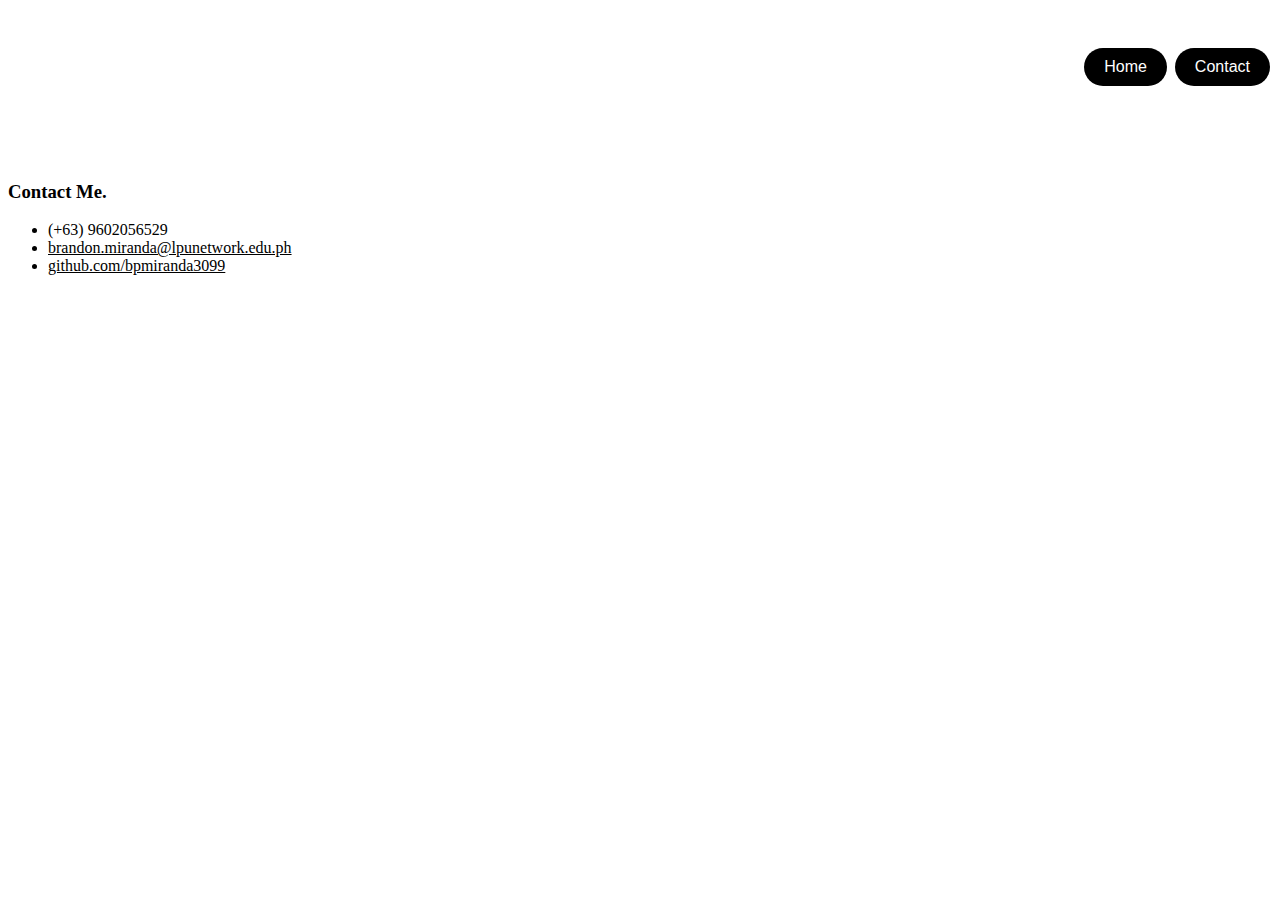
==== contact.html @ e0235dd8 "Add files via upload" ====
<!doctype html>

<html>
   
   
    <head>
       
       
        <meta charset="utf-8">
        <meta name="robots" content="noodp">
        <meta name="viewport" content="width=device-width, initial-scale=1, maximum-scale=1, user-scalable=no">
       
        <title>Miranda - Contact</title>
       
        <link rel="shortcut icon" href="assets/img/webicon.ico">
       
        <link href="https://fonts.googleapis.com/css?family=Abril+Fatface%7CArapey&amp;subset=latin-ext" rel="stylesheet">
       
        <link rel="stylesheet" type="text/css" href="assets/css/plugins.css">
        <link rel="stylesheet" type="text/css" href="assets/css/style.css">
        
        <style>
            .black-button {
                background-color: black;
                color: white;
                border: none;
                padding: 10px 20px;
                text-align: center;
                text-decoration: none;
                display: inline-block;
                font-size: 16px;
                margin: 4px 2px;
                cursor: pointer;
                border-radius: 34px;
            }
            .scroll-animated-from-right a {
                color: black !important;
            }
            </style>
    </head>

   
    <body>
    
       
        <div class="preloader">
           
            <div class="spinner"></div>
            
        </div>
    
        
        <div class="image-container">
           
            <div class="background-img"></div>

        </div>


        <div class="content-area">


            <div class="content-area-inner">


                <section id="contact">
				
					
                    <br>
					<br>
					
					<div class="animation-container animation-fade-left" data-animation-delay="300" style="text-align: right;">
                        <button class="black-button" onclick="window.location.href='index.html'">Home</button>
                        <button class="black-button" onclick="window.location.href='contact.html'">Contact</button>
                    </div>
                    
                    <br>
					<br>
                    <br>
					<br>

                    <h3 class="headline scroll-animated-from-right">Contact Me.</h3>
                    
                    <ul class="contact-list">
                       
                        <li class="scroll-animated-from-right"><i class="fa fa-mobile" aria-hidden="true"></i>(+63) 9602056529</li>
                        <li class="scroll-animated-from-right"><i class="fa fa-envelope-o" aria-hidden="true"></i><a href="mailto:brandon.miranda@lpunetwork.edu.ph">brandon.miranda@lpunetwork.edu.ph</a></li>
                        <li class="scroll-animated-from-right"><i class="fa fa-github" aria-hidden="true"></i><a href="https://github.com/bpmiranda3099" target="_blank">github.com/bpmiranda3099</a></li>
                    </ul>


                </section>
                
                

            </div>


        </div>
        
		
        <script type="text/javascript" src="assets/js/plugins.js"></script>
        <script type="text/javascript" src="assets/js/main.js"></script>
   
   
    </body> 
    
    
</html>
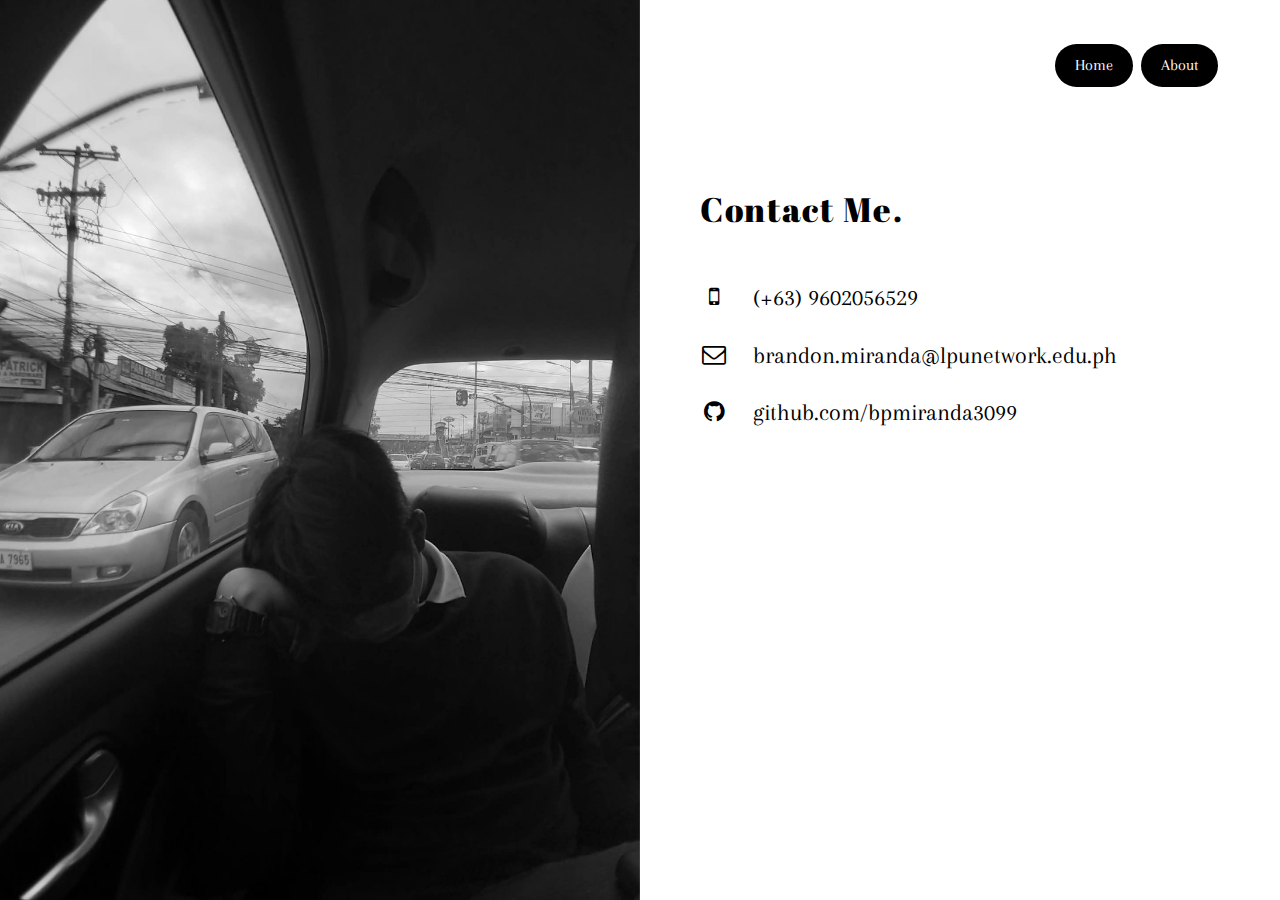
==== commit 4c4fe3de: "modified-about-page" ====
--- a/contact.html
+++ b/contact.html
@@ -71,7 +71,7 @@
 					
 					<div class="animation-container animation-fade-left" data-animation-delay="300" style="text-align: right;">
                         <button class="black-button" onclick="window.location.href='index.html'">Home</button>
-                        <button class="black-button" onclick="window.location.href='contact.html'">Contact</button>
+                        <button class="black-button" onclick="window.location.href='about.html'">About</button>
                     </div>
                     
                     <br>
--- a/assets/css/style.css
+++ b/assets/css/style.css
@@ -0,0 +1,932 @@
+html
+{
+    font-size: 10px;
+}
+
+body
+{
+    font-family: 'Arapey', serif;
+    font-weight: 300;
+    font-style: normal;
+
+    color: #000;
+    background: #fff;
+
+    -webkit-font-smoothing: antialiased;
+}
+
+h1,
+h2,
+h3,
+h4,
+h5,
+h6
+{
+    font-family: 'Abril Fatface', cursive;
+    font-weight: normal;
+
+    letter-spacing: .05em;
+
+    color: #000;;
+}
+
+h1
+{
+    font-size: 4.4rem;
+}
+
+h2
+{
+    font-size: 3.9rem;
+}
+
+h3
+{
+    font-size: 3.4rem;
+}
+
+h4
+{
+    font-size: 2.9rem;
+}
+
+h5
+{
+    font-size: 2.4rem;
+}
+
+h6
+{
+    font-size: 1.9rem;
+}
+
+p
+{
+    font-size: 1.8rem;
+}
+
+a,
+a:hover,
+a:focus
+{
+    cursor: pointer;
+    -webkit-transition: all 300ms ease;
+         -o-transition: all 300ms ease;
+            transition: all 300ms ease;
+    text-decoration: none;
+}
+
+a:hover
+{
+    color: #111;
+}
+
+@media (max-width:600px)
+{
+    html
+    {
+        font-size: 8px;
+    }
+}
+
+@media (max-width:500px)
+{
+    html
+    {
+        font-size: 7px;
+    }
+}
+
+
+.preloader
+{
+    position: fixed;
+    z-index: 100000;
+    bottom: 0;
+    left: 0;
+
+    overflow: hidden;
+
+    width: 100%;
+    height: 100%;
+
+    background: #fff;
+}
+
+.preloader.hide-preloader
+{
+    height: 0;
+    
+    -webkit-transition: .7s ease .3s;
+         -o-transition: .7s ease .3s;
+            transition: .7s ease .3s;
+}
+
+.preloader .spinner
+{
+    position: absolute;
+    top: 50%;
+    left: 50%;
+
+    display: block;
+
+    width: 50px;
+    height: 50px;
+    margin-top: -25px;
+    margin-left: -25px;
+
+    -webkit-animation: spinner-pulse .6s infinite ease-in-out;
+            animation: spinner-pulse .6s infinite ease-in-out;
+    text-align: center;
+
+    opacity: 1;
+    border-radius: 100%;
+    background-color: #111;
+}
+
+.preloader.hide-preloader .spinner
+{
+    opacity: 0;
+    
+    -webkit-transition: .3s ease;
+         -o-transition: .3s ease;
+            transition: .3s ease;
+}
+
+@-webkit-keyframes spinner-pulse
+{
+    0%
+    {
+        -webkit-transform: scale(0);
+    }
+    100%
+    {
+        -webkit-transform: scale(1.0);
+
+        opacity: 0;
+    }
+}
+
+@keyframes spinner-pulse
+{
+    0%
+    {
+        -webkit-transform: scale(0);
+                transform: scale(0);
+    }
+    100%
+    {
+        -webkit-transform: scale(1.0);
+                transform: scale(1.0);
+
+        opacity: 0;
+    }
+}
+
+
+
+.image-container
+{
+    position: fixed;
+    z-index: 10;
+    top: 0;
+    left: 0;
+
+    width: 50%;
+    height: 100%;
+}
+
+.image-container .background-img
+{
+    position: absolute;
+    z-index: 1;
+    top: 0;
+    left: 0;
+
+    width: 100%;
+    height: 100%;
+
+    -webkit-transition: opacity 1s ease;
+         -o-transition: opacity 1s ease;
+            transition: opacity 1s ease;
+
+    background: url(../img/background.jpg);
+    background-repeat: no-repeat;
+    background-size: cover;
+}
+
+@media (max-width:1200px)
+{
+    .image-container
+    {
+        position: relative;
+        z-index: 10;
+        top: 0;
+        left: 0;
+
+        width: 100%;
+        height: 100vh;
+    }
+}
+
+
+
+.content-area
+{
+    position: relative;
+    left: 0;
+
+    width: 100%;
+}
+
+.content-area .content-area-inner
+{
+    position: relative;
+    left: 50%;
+    
+    width: 50%;
+    padding: 0 20px;
+    overflow-x: hidden;
+}
+
+.content-area .content-area-inner section
+{
+    max-width: 520px;
+    margin: 0 auto 18vh auto;
+}
+
+.content-area .content-area-inner section:last-child
+{
+    margin-bottom: 10vh;
+}
+
+.content-area .content-area-inner section h3.headline
+{
+    margin-bottom: 1.2em;
+}
+
+@media (max-width:1200px)
+{
+    .content-area .content-area-inner
+    {
+        left: 0;
+
+        width: 100%;
+        padding: 0 20px;
+    }
+}
+
+
+
+
+#intro
+{
+    position: relative;
+
+    height: 100vh;
+    margin-bottom: 0;
+}
+
+#intro .container-mid
+{
+    position: absolute;
+    top: 50%;
+
+    width: 100%;
+
+    -webkit-transform: translateY(-50%);
+        -ms-transform: translateY(-50%);
+            transform: translateY(-50%);
+}
+
+#intro .container-mid p.subline
+{
+    font-size: 2.2rem;
+    line-height: 1.6em;
+
+    margin-top: 2em;
+    margin-bottom: 2.2em;
+}
+
+#intro .container-mid a
+{
+    font-size: 2.4rem;
+    line-height: 2.92em;
+
+    position: relative;
+
+    display: inline-block;
+    overflow: hidden;
+
+    padding: 0 2.6em;
+
+    -webkit-transition: .2s ease;
+         -o-transition: .2s ease;
+            transition: .2s ease;
+
+    color: #fff;
+    border-radius: 100px;
+    background: none;
+}
+
+#intro .container-mid a:before
+{
+    position: absolute;
+    z-index: -1;
+    top: 0;
+    left: 0;
+
+    width: 100%;
+    height: 100%;
+
+    content: '';
+
+    border-radius: 100px;
+    background: #111;
+}
+
+#intro .container-mid a:after
+{
+    position: absolute;
+    z-index: -1;
+    top: 0;
+    left: 0;
+
+    width: 0;
+    height: 100%;
+
+    content: '';
+    -webkit-transition: .2s ease;
+         -o-transition: .2s ease;
+            transition: .2s ease;
+
+    background: #008aff;
+}
+
+#intro .container-mid a:hover:after
+{
+    width: 100%;
+}
+
+#intro .container-mid a i
+{
+    font-size: .85em;
+
+    margin-left: .7em;
+}
+
+#intro .animation-container
+{
+    -webkit-transition: .5s ease;
+         -o-transition: .5s ease;
+            transition: .5s ease;
+}
+
+#intro .animation-container.animation-fade
+{
+    opacity: 0;
+}
+
+#intro .animation-container.animation-fade.run-animation
+{
+    opacity: 1;
+}
+
+#intro .animation-container.animation-fade-up
+{
+    -webkit-transform: translateY(10vh);
+        -ms-transform: translateY(10vh);
+            transform: translateY(10vh);
+
+    opacity: 0;
+}
+
+#intro .animation-container.animation-fade-up.run-animation
+{
+    -webkit-transform: translateY(0);
+        -ms-transform: translateY(0);
+            transform: translateY(0);
+
+    opacity: 1;
+}
+
+#intro .animation-container.animation-fade-down
+{
+    -webkit-transform: translateY(-10vh);
+        -ms-transform: translateY(-10vh);
+            transform: translateY(-10vh);
+
+    opacity: 0;
+}
+
+#intro .animation-container.animation-fade-down.run-animation
+{
+    -webkit-transform: translateY(0);
+        -ms-transform: translateY(0);
+            transform: translateY(0);
+
+    opacity: 1;
+}
+
+#intro .animation-container.animation-fade-left
+{
+    -webkit-transform: translateX(10vh);
+        -ms-transform: translateX(10vh);
+            transform: translateX(10vh);
+
+    opacity: 0;
+}
+
+#intro .animation-container.animation-fade-left.run-animation
+{
+    -webkit-transform: translateX(0);
+        -ms-transform: translateX(0);
+            transform: translateX(0);
+
+    opacity: 1;
+}
+
+#intro .animation-container.animation-fade-right
+{
+    -webkit-transform: translateX(-10vh);
+        -ms-transform: translateX(-10vh);
+            transform: translateX(-10vh);
+
+    opacity: 0;
+}
+
+#intro .animation-container.animation-fade-right.run-animation
+{
+    -webkit-transform: translateX(0);
+        -ms-transform: translateX(0);
+            transform: translateX(0);
+
+    opacity: 1;
+}
+
+@media (max-width:1200px)
+{
+    #intro
+    {
+        height: auto;
+    }
+
+    #intro .container-mid
+    {
+        position: relative;
+        top: 0;
+
+        margin: 15vh 0;
+
+        -webkit-transform: translate(0);
+            -ms-transform: translate(0);
+                transform: translate(0);
+    }
+}
+
+
+
+#about p
+{
+    line-height: 1.5em;
+
+    margin-bottom: 2em;
+}
+
+#about p:last-child
+{
+    margin-bottom: 0;
+}
+
+
+#skills .skills-list
+{
+    margin-bottom: 0;
+    padding: 0;
+
+    list-style: none;
+}
+
+#skills .skills-list li
+{
+    font-size: 2.4rem;
+    line-height: 3.4em;
+}
+
+#skills .skills-list li i
+{
+    font-size: 2rem;
+    line-height: 3em;
+
+    width: 3em;
+    height: 3em;
+    margin-right: 1.5em;
+
+    text-align: center;
+
+    color: #fff;
+    border-radius: 100px;
+    background: #111;
+}
+
+
+
+#about-me .showcase .item
+{
+    position: relative;
+
+    overflow: hidden;
+
+    width: 100%;
+    height: 24rem;
+    margin: 0;
+    margin-bottom: 1vh;
+
+    cursor: pointer;
+
+    border-radius: 3rem;
+    background: #111;
+}
+
+#about-me .showcase .item:last-child
+{
+    margin-bottom: 0;
+}
+
+#about-me .showcase .item .info
+{
+    position: absolute;
+    z-index: 100;
+    top: 0;
+    left: 0;
+
+    width: 0;
+    height: 100%;
+
+    -webkit-transition: .25s ease;
+         -o-transition: .25s ease;
+            transition: .25s ease;
+
+    color: #fff;
+    background: #343435;
+}
+
+#about-me .showcase .item:hover .info
+{
+    width: 100%;
+}
+
+#about-me .showcase .item .info .container-mid
+{
+    position: absolute;
+    top: 50%;
+    left: 0;
+
+    width: 100%;
+    padding: 0 6rem;
+
+    -webkit-transform: translateY(-50%);
+        -ms-transform: translateY(-50%);
+            transform: translateY(-50%);
+}
+
+#about-me .showcase .item .info .container-mid h5
+{
+    -webkit-transform: translateX(4vh);
+        -ms-transform: translateX(4vh);
+            transform: translateX(4vh);
+
+    opacity: 0;
+    color: #fff;
+}
+
+#about-me .showcase .item:hover .info .container-mid h5
+{
+    -webkit-transition: .2s ease .2s;
+         -o-transition: .2s ease .2s;
+            transition: .2s ease .2s;
+    -webkit-transform: translateX(0);
+        -ms-transform: translateX(0);
+            transform: translateX(0);
+
+    opacity: 1;
+}
+
+#about-me .showcase .item .info .container-mid p
+{
+    position: relative;
+
+    padding-left: 2.7rem;
+
+    -webkit-transform: translateX(4vh);
+        -ms-transform: translateX(4vh);
+            transform: translateX(4vh);
+    letter-spacing: .025em;
+
+    opacity: 0;
+}
+
+#about-me .showcase .item:hover .info .container-mid p
+{
+    -webkit-transition: .2s ease .3s;
+         -o-transition: .2s ease .3s;
+            transition: .2s ease .3s;
+    -webkit-transform: translateX(0);
+        -ms-transform: translateX(0);
+            transform: translateX(0);
+
+    opacity: 1;
+}
+
+#about-me .showcase .item .info .container-mid p:before
+{
+    position: absolute;
+    top: 50%;
+    left: 0;
+
+    width: 1.1em;
+    height: 1px;
+
+    content: '';
+    -webkit-transform: translateY(-50%);
+        -ms-transform: translateY(-50%);
+            transform: translateY(-50%);
+
+    background: #fff;
+}
+
+#about-me .showcase .item .background-image
+{
+    position: absolute;
+    top: 0;
+    left: 0;
+
+    width: 100%;
+    height: 100%;
+
+    background-repeat: no-repeat;
+    background-position: center;
+    background-size: cover;
+}
+
+.featherlight .featherlight-content
+{
+    max-height: 95%;
+    padding: 0;
+    overflow: auto;
+
+    border-bottom: 0;
+}
+
+.featherlight .featherlight-content  .featherlight-close-icon
+{
+    font-size: 2.4rem;
+    line-height: 1em;
+
+    top: .5em;
+    right: .5em;
+
+    width: 1em;
+
+    outline: none !important;
+}
+
+.featherlight .featherlight-content .about-me
+{
+    max-width: 1000px;
+    padding: 6vh;
+
+    text-align: center;
+}
+
+.featherlight .featherlight-content .about-me img
+{
+    margin: 0 auto 4vh auto;
+}
+
+.featherlight .featherlight-content .about-me p.subline
+{
+    margin-bottom: 1em;
+
+    letter-spacing: .025em;
+}
+
+.featherlight .featherlight-content .about-me p
+{
+    max-width: 520px;
+    margin: 0 auto;
+}
+
+
+
+
+#contact .contact-list
+{
+    padding: 0;
+
+    list-style: none;
+}
+
+#contact .contact-list li
+{
+    font-size: 2.4rem;
+    line-height: 2.4em;
+}
+
+#contact .contact-list li i
+{
+    line-height: 1.2em;
+
+    width: 1.2em;
+    height: 1.2em;
+    margin-right: 1em;
+
+    text-align: center;
+
+    border-radius: 100px;
+}
+
+#contact #contact-form
+{
+    position: relative;
+}
+
+#contact #contact-form .fhp-input
+{
+    display: none;
+
+    pointer-events: none;
+
+    opacity: 0;
+}
+
+#contact #contact-form input,
+#contact #contact-form textarea,
+#contact #contact-form button
+{
+    font-size: 2rem;
+
+    margin-bottom: 3.4vh;
+
+    -webkit-transition: .4s ease;
+         -o-transition: .4s ease;
+            transition: .4s ease;
+
+    color: #fff;
+    border: none !important;
+    border-radius: 34px;
+    outline: none !important;
+    background: #111;
+    -webkit-box-shadow: none !important;
+            box-shadow: none !important;
+}
+
+#contact #contact-form.success input,
+#contact #contact-form.success textarea,
+#contact #contact-form.success button
+{
+    line-height: 0;
+
+    height: 0;
+    margin: 0;
+    padding: 0;
+
+    opacity: 0;
+}
+
+#contact #contact-form input::-webkit-input-placeholder,
+#contact #contact-form textarea::-webkit-input-placeholder
+{
+    color: #fff;
+}
+
+#contact #contact-form input:-ms-input-placeholder,
+#contact #contact-form textarea:-ms-input-placeholder
+{
+    color: #fff;
+}
+
+#contact #contact-form input::placeholder,
+#contact #contact-form textarea::placeholder
+{
+    color: #fff;
+}
+
+#contact #contact-form input.error,
+#contact #contact-form textarea.error
+{
+    background: red;
+}
+
+#contact #contact-form input
+{
+    line-height: 3.2em;
+
+    height: 3.2em;
+    padding-right: 1.6em;
+    padding-left: 1.6em;
+}
+
+#contact #contact-form textarea
+{
+    line-height: 1.7em;
+
+    height: 8em;
+    padding-top: .7em;
+    padding-right: 1.6em;
+    padding-left: 1.6em;
+}
+
+#contact #contact-form button
+{
+    line-height: 3.2em;
+
+    position: relative;
+
+    display: inline-block;
+    overflow: hidden;
+
+    width: auto;
+    height: 3.2em;
+    margin-bottom: 0;
+    padding: 0 3.6em;
+
+    background: none !important;
+}
+
+#contact #contact-form button:before
+{
+    position: absolute;
+    z-index: -1;
+    top: 0;
+    left: 0;
+
+    width: 100%;
+    height: 100%;
+
+    content: '';
+
+    border-radius: 100px;
+    background: #111;
+}
+
+#contact #contact-form button:after
+{
+    position: absolute;
+    z-index: -1;
+    top: 0;
+    left: 0;
+
+    width: 0;
+    height: 100%;
+
+    content: '';
+    -webkit-transition: .2s ease;
+         -o-transition: .2s ease;
+            transition: .2s ease;
+
+    background: #008aff;
+}
+
+#contact #contact-form button:hover:after
+{
+    width: 100%;
+}
+
+#contact #contact-form .success-message
+{
+    font-size: 2rem;
+    line-height: 0;
+
+    position: relative;
+    bottom: 0;
+    left: 0;
+
+    height: 0;
+    margin-top: -1.6em;
+    padding: 0 2em;
+
+    -webkit-transition: .2s ease;
+         -o-transition: .2s ease;
+            transition: .2s ease;
+    pointer-events: none;
+
+    opacity: 0;
+    color: #fff;
+    border-radius: 3em;
+    background: limegreen;
+}
+
+#contact #contact-form.success .success-message
+{
+    line-height: 6em;
+
+    height: 6em;
+
+    pointer-events: all;
+
+    opacity: 1;
+}
+
+
+
